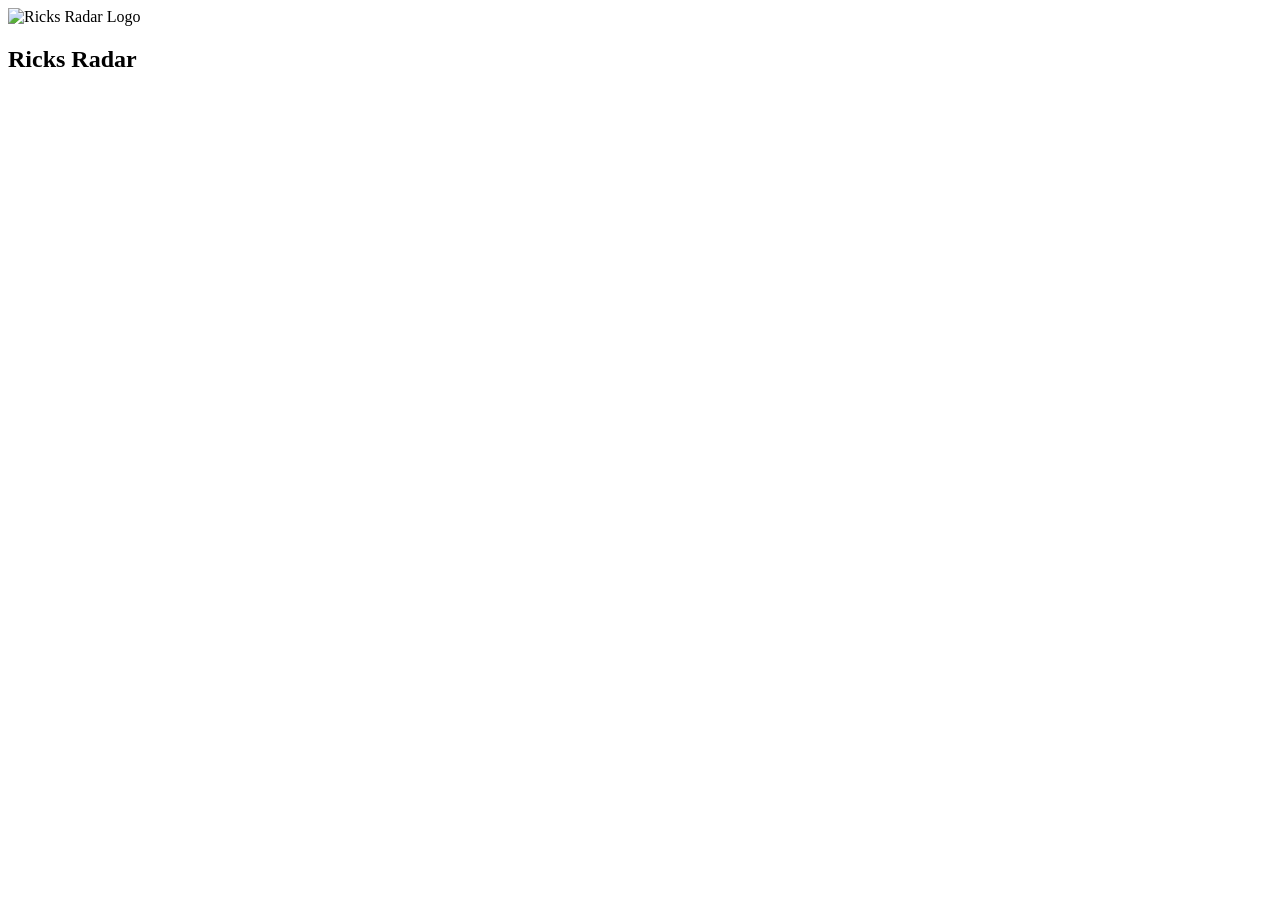
==== frontend/public/index.html @ e21b4d49 "Recreate repo" ====
<!doctype html>
<html lang="en">
  <head>
    <meta charset="UTF-8" />
    <link rel="icon" type="image/svg+xml" href="/vite.svg" />
    <meta name="viewport" content="width=device-width, initial-scale=1.0" />
    <title>Ricks Radar</title>
  </head>
  <body>
    <div id="root"></div>
    <script type="module" src="/src/main.jsx"></script>
    <header>
      <img src="images/ricks_radar_logo.png" alt="Ricks Radar Logo">
      <h2>Ricks Radar</h2>
    </header>
  </body>
</html>
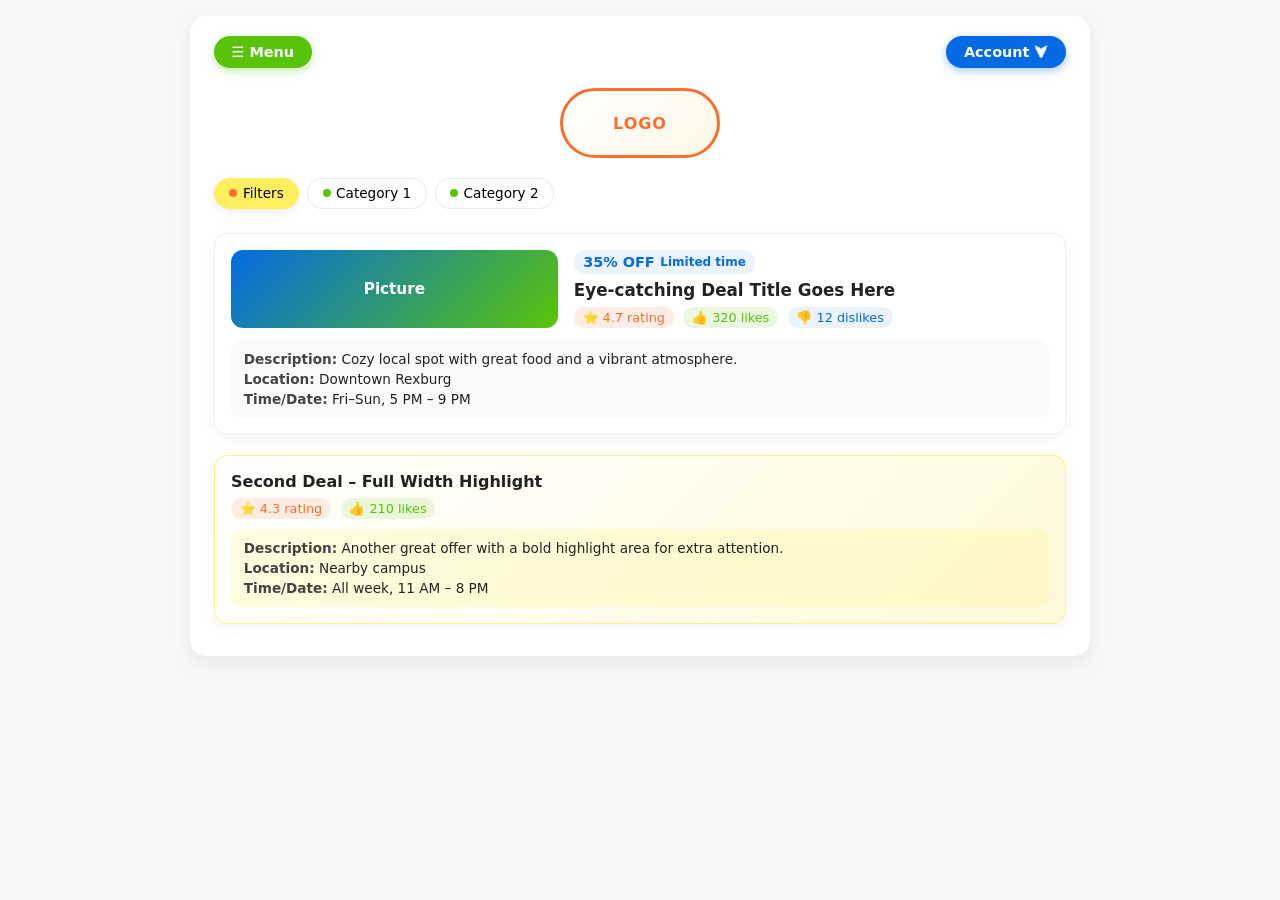
==== commit 1a419f09: "Merge branch 'main' of https://github.com/reachf0rthestars/ricks-radar" ====
--- a/frontend/public/index.html
+++ b/frontend/public/index.html
@@ -1,17 +1,99 @@
-<!doctype html>
+<!DOCTYPE html>
 <html lang="en">
-  <head>
-    <meta charset="UTF-8" />
-    <link rel="icon" type="image/svg+xml" href="/vite.svg" />
-    <meta name="viewport" content="width=device-width, initial-scale=1.0" />
-    <title>Ricks Radar</title>
-  </head>
-  <body>
-    <div id="root"></div>
-    <script type="module" src="/src/main.jsx"></script>
-    <header>
-      <img src="images/ricks_radar_logo.png" alt="Ricks Radar Logo">
-      <h2>Ricks Radar</h2>
+<head>
+  <meta charset="UTF-8" />
+  <title>Deals Layout</title>
+  <link rel="stylesheet" href="styles.css">
+</head>
+<body>
+  <div class="page">
+    <!-- Top bar -->
+    <header class="top-bar">
+      <button class="top-btn top-btn--secondary">☰ Menu</button>
+      <button class="top-btn">Account ⮟</button>
     </header>
-  </body>
-</html>
+
+    <!-- Logo -->
+    <div class="logo-wrap">
+      <div class="logo">LOGO</div>
+    </div>
+
+    <!-- Filters -->
+    <div class="filters">
+      <button class="pill pill--primary">
+        <span class="dot"></span>
+        Filters
+      </button>
+      <button class="pill">
+        <span class="dot"></span>
+        Category 1
+      </button>
+      <button class="pill">
+        <span class="dot"></span>
+        Category 2
+      </button>
+    </div>
+
+    <!-- Deals -->
+    <main class="deals">
+      <!-- First deal -->
+      <article class="deal-card">
+        <div class="deal-main">
+          <div class="deal-picture">
+            Picture
+          </div>
+          <div class="deal-info">
+            <div class="deal-tag">
+              <strong>35% OFF</strong>
+              <span>Limited time</span>
+            </div>
+            <h2 class="deal-title">Eye-catching Deal Title Goes Here</h2>
+            <div class="deal-meta">
+              <div class="badge badge--rating">⭐ 4.7 rating</div>
+              <div class="badge badge--likes">👍 320 likes</div>
+              <div class="badge badge--dislikes">👎 12 dislikes</div>
+            </div>
+          </div>
+        </div>
+        <div class="deal-details">
+          <div>
+            <span class="label">Description:</span>
+            Cozy local spot with great food and a vibrant atmosphere.
+          </div>
+          <div>
+            <span class="label">Location:</span>
+            Downtown Rexburg
+          </div>
+          <div>
+            <span class="label">Time/Date:</span>
+            Fri–Sun, 5 PM – 9 PM
+          </div>
+        </div>
+      </article>
+
+      <!-- Second deal -->
+      <article class="deal-card deal-card--secondary">
+        <h2 class="deal-title">Second Deal – Full Width Highlight</h2>
+        <div class="deal-meta" style="margin: 0.4rem 0 0.6rem;">
+          <div class="badge badge--rating">⭐ 4.3 rating</div>
+          <div class="badge badge--likes">👍 210 likes</div>
+        </div>
+        <div class="deal-details">
+          <div>
+            <span class="label">Description:</span>
+            Another great offer with a bold highlight area for extra attention.
+          </div>
+          <div>
+            <span class="label">Location:</span>
+            Nearby campus
+          </div>
+          <div>
+            <span class="label">Time/Date:</span>
+            All week, 11 AM – 8 PM
+          </div>
+        </div>
+      </article>
+    </main>
+  </div>
+</body>
+</html>
--- a/frontend/public/styles.css
+++ b/frontend/public/styles.css
@@ -0,0 +1,255 @@
+ :root {
+      --green: #59C309;
+      --yellow: #FFEF5E;
+      --orange: #FF6F2C;
+      --blue: #026BE3;
+      --bg: #f7f7f7;
+      --text: #222;
+    }
+
+    * {
+      box-sizing: border-box;
+      margin: 0;
+      padding: 0;
+      font-family: system-ui, -apple-system, BlinkMacSystemFont, "Segoe UI", sans-serif;
+    }
+
+    body {
+      background: var(--bg);
+      color: var(--text);
+      padding: 1rem;
+      display: flex;
+      justify-content: center;
+    }
+
+    .page {
+      width: 100%;
+      max-width: 900px;
+      background: #fff;
+      border-radius: 16px;
+      box-shadow: 0 8px 20px rgba(0, 0, 0, 0.06);
+      padding: 1.25rem 1.5rem 2rem;
+    }
+
+    /* Top bar */
+    .top-bar {
+      display: flex;
+      justify-content: space-between;
+      align-items: center;
+      margin-bottom: 1.25rem;
+    }
+
+    .top-btn {
+      border: none;
+      padding: 0.5rem 1.1rem;
+      border-radius: 999px;
+      font-size: 0.9rem;
+      cursor: pointer;
+      font-weight: 600;
+      color: #fff;
+      background: var(--blue);
+      display: inline-flex;
+      align-items: center;
+      gap: 0.35rem;
+      box-shadow: 0 3px 8px rgba(2, 107, 227, 0.35);
+    }
+
+    .top-btn--secondary {
+      background: var(--green);
+      box-shadow: 0 3px 8px rgba(89, 195, 9, 0.35);
+    }
+
+    /* Logo */
+    .logo-wrap {
+      display: flex;
+      justify-content: center;
+      margin-bottom: 1.25rem;
+    }
+
+    .logo {
+      width: 160px;
+      height: 70px;
+      border-radius: 999px;
+      border: 3px solid var(--orange);
+      display: flex;
+      align-items: center;
+      justify-content: center;
+      font-weight: 800;
+      letter-spacing: 0.06em;
+      color: var(--orange);
+      background: linear-gradient(135deg, #fff 0%, #fff7e6 100%);
+    }
+
+    /* Filters */
+    .filters {
+      display: flex;
+      flex-wrap: wrap;
+      gap: 0.5rem;
+      margin-bottom: 1.5rem;
+    }
+
+    .pill {
+      border-radius: 999px;
+      padding: 0.4rem 0.9rem;
+      font-size: 0.85rem;
+      border: 1px solid rgba(0, 0, 0, 0.08);
+      background: #fff;
+      display: inline-flex;
+      align-items: center;
+      gap: 0.35rem;
+      cursor: pointer;
+      transition: background 0.15s, transform 0.1s, box-shadow 0.15s;
+    }
+
+    .pill span.dot {
+      width: 8px;
+      height: 8px;
+      border-radius: 50%;
+      background: var(--green);
+    }
+
+    .pill--primary {
+      background: var(--yellow);
+      border-color: var(--yellow);
+      box-shadow: 0 3px 8px rgba(0, 0, 0, 0.08);
+    }
+
+    .pill--primary span.dot {
+      background: var(--orange);
+    }
+
+    .pill:hover {
+      transform: translateY(-1px);
+      box-shadow: 0 3px 10px rgba(0, 0, 0, 0.08);
+    }
+
+    /* Deals */
+    .deals {
+      display: flex;
+      flex-direction: column;
+      gap: 1.25rem;
+    }
+
+    .deal-card {
+      border-radius: 14px;
+      border: 1px solid rgba(0, 0, 0, 0.06);
+      background: #fff;
+      padding: 1rem;
+      box-shadow: 0 4px 14px rgba(0, 0, 0, 0.04);
+    }
+
+    .deal-main {
+      display: grid;
+      grid-template-columns: minmax(0, 1.1fr) minmax(0, 1.6fr);
+      gap: 1rem;
+      margin-bottom: 0.75rem;
+    }
+
+    .deal-picture {
+      border-radius: 12px;
+      background: linear-gradient(135deg, var(--blue), var(--green));
+      display: flex;
+      align-items: center;
+      justify-content: center;
+      color: #fff;
+      font-weight: 600;
+      font-size: 0.95rem;
+    }
+
+    .deal-info {
+      display: flex;
+      flex-direction: column;
+      gap: 0.4rem;
+    }
+
+    .deal-tag {
+      display: inline-flex;
+      align-items: center;
+      gap: 0.35rem;
+      padding: 0.25rem 0.6rem;
+      border-radius: 999px;
+      background: rgba(2, 107, 227, 0.08);
+      color: var(--blue);
+      font-size: 0.75rem;
+      font-weight: 600;
+      width: fit-content;
+    }
+
+    .deal-tag strong {
+      font-size: 0.9rem;
+    }
+
+    .deal-title {
+      font-weight: 700;
+      font-size: 1.05rem;
+    }
+
+    .deal-meta {
+      display: flex;
+      flex-wrap: wrap;
+      gap: 0.6rem;
+      font-size: 0.8rem;
+      color: #555;
+    }
+
+    .badge {
+      display: inline-flex;
+      align-items: center;
+      gap: 0.25rem;
+      padding: 0.2rem 0.55rem;
+      border-radius: 999px;
+      background: rgba(0, 0, 0, 0.04);
+    }
+
+    .badge--rating {
+      background: rgba(255, 111, 44, 0.12);
+      color: var(--orange);
+    }
+
+    .badge--likes {
+      background: rgba(89, 195, 9, 0.12);
+      color: var(--green);
+    }
+
+    .badge--dislikes {
+      background: rgba(2, 107, 227, 0.08);
+      color: var(--blue);
+    }
+
+    .deal-details {
+      border-radius: 10px;
+      background: rgba(0, 0, 0, 0.02);
+      padding: 0.7rem 0.8rem;
+      font-size: 0.85rem;
+      display: grid;
+      gap: 0.25rem;
+    }
+
+    .deal-details span.label {
+      font-weight: 600;
+      color: #444;
+    }
+
+    /* Second deal full-width */
+    .deal-card--secondary {
+      background: linear-gradient(135deg, #fff, #fff9d9);
+      border: 1px solid rgba(255, 239, 94, 0.7);
+    }
+
+    .deal-card--secondary .deal-title {
+      font-size: 1rem;
+    }
+
+    .deal-card--secondary .deal-details {
+      background: rgba(255, 239, 94, 0.18);
+    }
+
+    @media (max-width: 640px) {
+      .page {
+        padding: 1rem;
+      }
+
+      .deal-main {
+        grid-template-columns: 1fr;
+      }
+    }
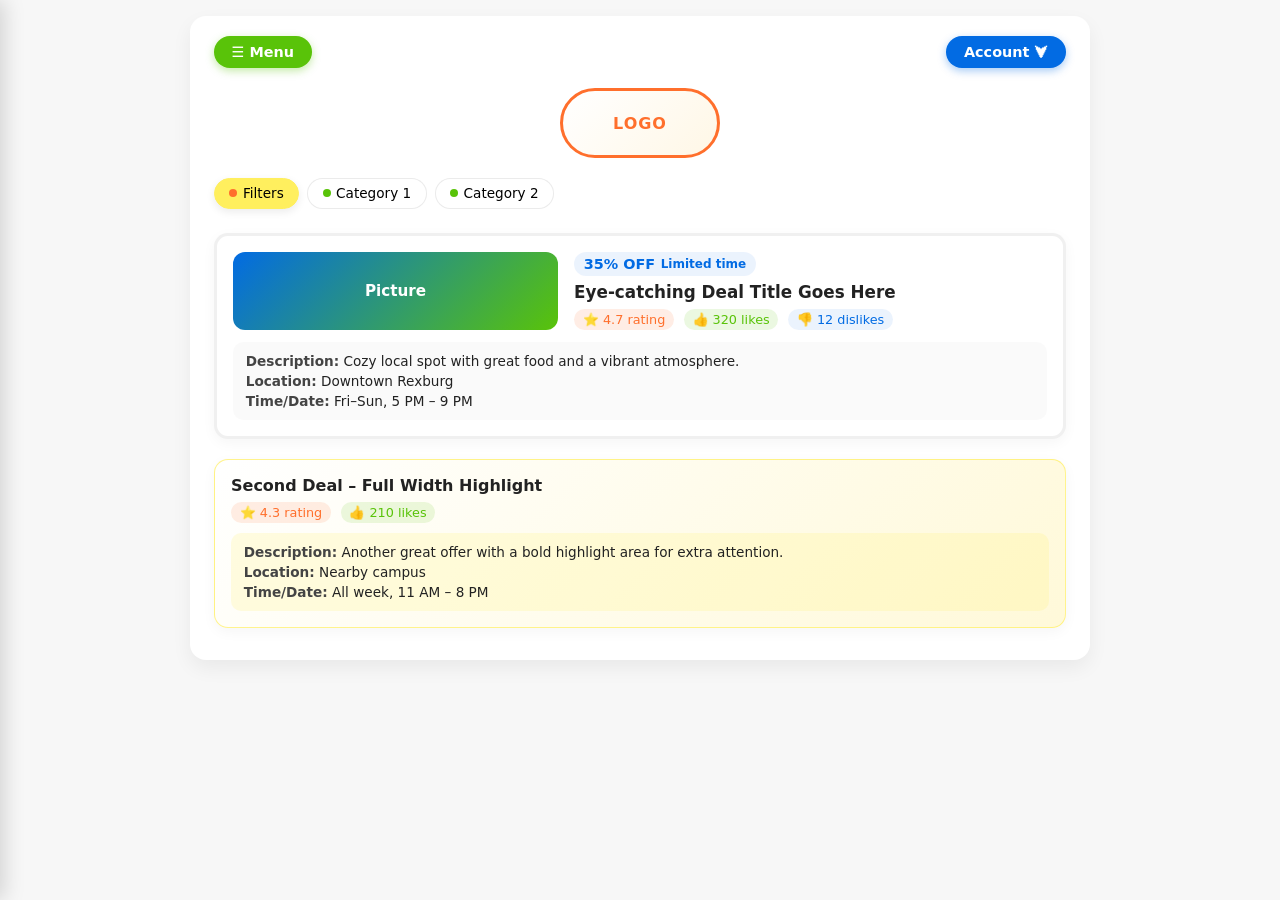
==== commit 628a6708: "everything sorta?" ====
--- a/frontend/public/index.html
+++ b/frontend/public/index.html
@@ -6,6 +6,19 @@
   <link rel="stylesheet" href="styles.css">
 </head>
 <body>
+  <!-- Slide-out Menu -->
+<!-- Slide-out Menu -->
+<div id="menu-overlay"></div>
+
+<nav id="side-menu">
+  <h2>Menu</h2>
+  <ul>
+    <li><a href="index.html">Home</a></li>
+    <li><a href="add-deal.html">Add Deal</a></li>
+    <li><a href="account.html">Account</a></li>
+    <li><a href="login.html">Login</a></li>
+  </ul>
+</nav>
   <div class="page">
     <!-- Top bar -->
     <header class="top-bar">
@@ -33,67 +46,74 @@
         Category 2
       </button>
     </div>
+<!-- Deals -->
+<main class="deals">
 
-    <!-- Deals -->
-    <main class="deals">
-      <!-- First deal -->
-      <article class="deal-card">
-        <div class="deal-main">
-          <div class="deal-picture">
-            Picture
-          </div>
-          <div class="deal-info">
-            <div class="deal-tag">
-              <strong>35% OFF</strong>
-              <span>Limited time</span>
-            </div>
-            <h2 class="deal-title">Eye-catching Deal Title Goes Here</h2>
-            <div class="deal-meta">
-              <div class="badge badge--rating">⭐ 4.7 rating</div>
-              <div class="badge badge--likes">👍 320 likes</div>
-              <div class="badge badge--dislikes">👎 12 dislikes</div>
-            </div>
-          </div>
+  <!-- First Deal -->
+  <article class="deal-card">
+    <div class="deal-main">
+      <div class="deal-picture">
+        Picture
+      </div>
+
+      <div class="deal-info">
+        <div class="deal-tag">
+          <strong>35% OFF</strong>
+          <span>Limited time</span>
         </div>
-        <div class="deal-details">
-          <div>
-            <span class="label">Description:</span>
-            Cozy local spot with great food and a vibrant atmosphere.
-          </div>
-          <div>
-            <span class="label">Location:</span>
-            Downtown Rexburg
-          </div>
-          <div>
-            <span class="label">Time/Date:</span>
-            Fri–Sun, 5 PM – 9 PM
-          </div>
+
+        <h2 class="deal-title">Eye-catching Deal Title Goes Here</h2>
+
+        <div class="deal-meta">
+          <div class="badge badge--rating">⭐ 4.7 rating</div>
+          <div class="badge badge--likes">👍 320 likes</div>
+          <div class="badge badge--dislikes">👎 12 dislikes</div>
         </div>
-      </article>
+      </div>
+    </div>
 
-      <!-- Second deal -->
-      <article class="deal-card deal-card--secondary">
-        <h2 class="deal-title">Second Deal – Full Width Highlight</h2>
-        <div class="deal-meta" style="margin: 0.4rem 0 0.6rem;">
-          <div class="badge badge--rating">⭐ 4.3 rating</div>
-          <div class="badge badge--likes">👍 210 likes</div>
-        </div>
-        <div class="deal-details">
-          <div>
-            <span class="label">Description:</span>
-            Another great offer with a bold highlight area for extra attention.
-          </div>
-          <div>
-            <span class="label">Location:</span>
-            Nearby campus
-          </div>
-          <div>
-            <span class="label">Time/Date:</span>
-            All week, 11 AM – 8 PM
-          </div>
-        </div>
-      </article>
-    </main>
+    <div class="deal-details">
+      <div>
+        <span class="label">Description:</span>
+        Cozy local spot with great food and a vibrant atmosphere.
+      </div>
+      <div>
+        <span class="label">Location:</span>
+        Downtown Rexburg
+      </div>
+      <div>
+        <span class="label">Time/Date:</span>
+        Fri–Sun, 5 PM – 9 PM
+      </div>
+    </div>
+  </article>
+
+  <!-- Second Deal (Full Width) -->
+  <article class="deal-card deal-card--secondary">
+    <h2 class="deal-title">Second Deal – Full Width Highlight</h2>
+
+    <div class="deal-meta" style="margin: 0.4rem 0 0.6rem;">
+      <div class="badge badge--rating">⭐ 4.3 rating</div>
+      <div class="badge badge--likes">👍 210 likes</div>
+    </div>
+
+    <div class="deal-details">
+      <div>
+        <span class="label">Description:</span>
+        Another great offer with a bold highlight area for extra attention.
+      </div>
+      <div>
+        <span class="label">Location:</span>
+        Nearby campus
+      </div>
+      <div>
+        <span class="label">Time/Date:</span>
+        All week, 11 AM – 8 PM
+      </div>
+    </div>
+  </article>
+
+</main>
   </div>
 </body>
 </html>
--- a/frontend/public/styles.css
+++ b/frontend/public/styles.css
@@ -132,7 +132,7 @@
 
     .deal-card {
       border-radius: 14px;
-      border: 1px solid rgba(0, 0, 0, 0.06);
+      border: 3px solid rgba(0, 0, 0, 0.06);
       background: #fff;
       padding: 1rem;
       box-shadow: 0 4px 14px rgba(0, 0, 0, 0.04);
@@ -252,4 +252,170 @@
       .deal-main {
         grid-template-columns: 1fr;
       }
-    }+    }
+    /* Auth Pages */
+.auth-body {
+  background: var(--bg);
+  display: flex;
+  justify-content: center;
+  align-items: center;
+  height: 100vh;
+}
+
+.auth-card {
+  width: 100%;
+  max-width: 380px;
+  background: #fff;
+  padding: 2rem;
+  border-radius: 16px;
+  box-shadow: 0 8px 20px rgba(0,0,0,0.08);
+}
+
+.auth-title {
+  text-align: center;
+  margin-bottom: 1.5rem;
+  font-weight: 700;
+}
+
+.auth-form {
+  display: flex;
+  flex-direction: column;
+  gap: 0.75rem;
+}
+
+.auth-form label {
+  font-size: 0.9rem;
+  font-weight: 600;
+}
+
+.auth-form input {
+  padding: 0.6rem 0.8rem;
+  border-radius: 10px;
+  border: 1px solid #ccc;
+  font-size: 1rem;
+}
+
+.auth-btn {
+  margin-top: 1rem;
+  padding: 0.7rem;
+  border: none;
+  border-radius: 12px;
+  background: var(--blue);
+  color: #fff;
+  font-size: 1rem;
+  font-weight: 600;
+  cursor: pointer;
+}
+
+.auth-btn:hover {
+  background: #015ac0;
+}
+
+.auth-footer {
+  text-align: center;
+  margin-top: 1rem;
+  font-size: 0.9rem;
+}
+
+.auth-footer a {
+  color: var(--blue);
+  font-weight: 600;
+}
+/* Slide-out Menu */
+#side-menu {
+  position: fixed;
+  top: 0;
+  left: -260px;
+  width: 260px;
+  height: 100vh;
+  background: #fff;
+  box-shadow: 4px 0 20px rgba(0,0,0,0.15);
+  padding: 1.5rem;
+  transition: left 0.25s ease;
+  z-index: 2000;
+}
+
+#side-menu h2 {
+  margin-bottom: 1rem;
+  font-size: 1.3rem;
+  font-weight: 700;
+}
+
+#side-menu ul {
+  list-style: none;
+  display: flex;
+  flex-direction: column;
+  gap: 1rem;
+}
+
+#side-menu a {
+  text-decoration: none;
+  color: var(--blue);
+  font-size: 1rem;
+  font-weight: 600;
+}
+
+/* Overlay */
+#menu-overlay {
+  position: fixed;
+  inset: 0;
+  background: rgba(0,0,0,0.4);
+  opacity: 0;
+  pointer-events: none;
+  transition: opacity 0.25s ease;
+  z-index: 1500;
+}
+
+/* Active states */
+#side-menu.active {
+  left: 0;
+}
+
+#menu-overlay.active {
+  opacity: 1;
+  pointer-events: auto;
+}
+/* Profile Page */
+.profile-header {
+  text-align: center;
+  padding: 2rem 1rem;
+  background: linear-gradient(135deg, var(--blue), var(--green));
+  color: #fff;
+  border-radius: 16px;
+  margin-bottom: 1.5rem;
+}
+
+.profile-avatar {
+  width: 120px;
+  height: 120px;
+  border-radius: 50%;
+  border: 4px solid #fff;
+  margin-bottom: 1rem;
+}
+
+.profile-name {
+  font-size: 1.6rem;
+  font-weight: 700;
+}
+
+.profile-bio {
+  font-size: 0.95rem;
+  margin-top: 0.4rem;
+  opacity: 0.9;
+}
+
+.profile-stats {
+  display: flex;
+  justify-content: center;
+  gap: 2rem;
+  margin-top: 1rem;
+}
+
+.profile-stats div {
+  text-align: center;
+}
+
+.profile-stats strong {
+  display: block;
+  font-size: 1.3rem;
+}
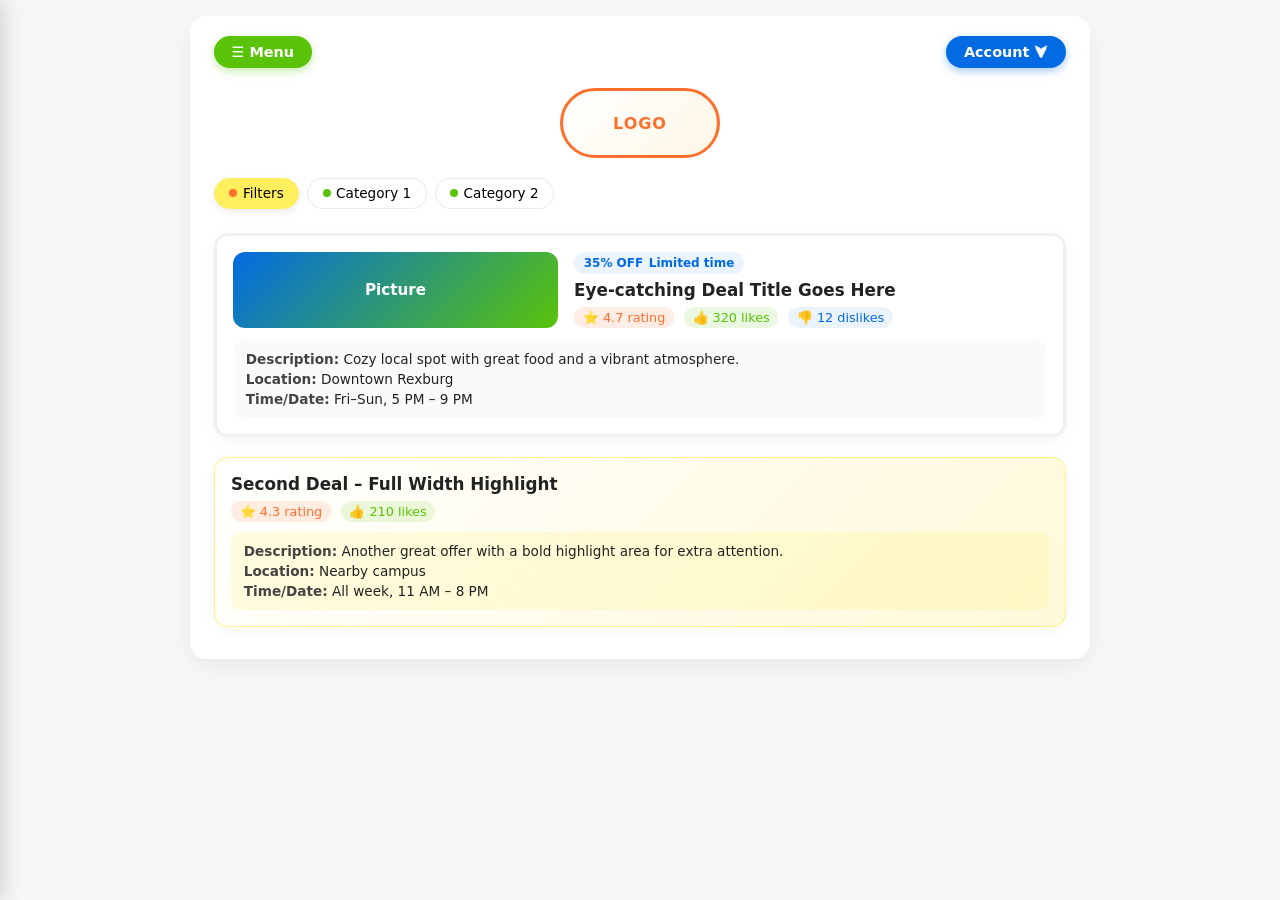
==== commit c9fe1599: "agghhhh i strongly dislike buttons" ====
--- a/frontend/public/index.html
+++ b/frontend/public/index.html
@@ -3,7 +3,10 @@
 <head>
   <meta charset="UTF-8" />
   <title>Deals Layout</title>
-  <link rel="stylesheet" href="styles.css">
+  <link rel="stylesheet" href="css/base.css">
+  <link rel="stylesheet" href="css/components.css">
+  <link rel="stylesheet" href="css/pages.css">
+  <script defer src="front.js"></script>
 </head>
 <body>
   <!-- Slide-out Menu -->
@@ -22,7 +25,7 @@
   <div class="page">
     <!-- Top bar -->
     <header class="top-bar">
-      <button class="top-btn top-btn--secondary">☰ Menu</button>
+      <button class="top-btn top-btn--secondary" id="menu-btn">☰ Menu</button>
       <button class="top-btn">Account ⮟</button>
     </header>
 
--- a/frontend/public/css/base.css
+++ b/frontend/public/css/base.css
@@ -0,0 +1,32 @@
+:root {
+  --green: #59C309;
+  --yellow: #FFEF5E;
+  --orange: #FF6F2C;
+  --blue: #026BE3;
+  --bg: #f7f7f7;
+  --text: #222;
+}
+
+* {
+  box-sizing: border-box;
+  margin: 0;
+  padding: 0;
+  font-family: system-ui, -apple-system, BlinkMacSystemFont, "Segoe UI", sans-serif;
+}
+
+body {
+  background: var(--bg);
+  color: var(--text);
+  padding: 1rem;
+  display: flex;
+  justify-content: center;
+}
+
+.page {
+  width: 100%;
+  max-width: 900px;
+  background: #fff;
+  border-radius: 16px;
+  box-shadow: 0 8px 20px rgba(0, 0, 0, 0.06);
+  padding: 1.25rem 1.5rem 2rem;
+}
--- a/frontend/public/css/components.css
+++ b/frontend/public/css/components.css
@@ -0,0 +1,315 @@
+/* ------------------------------
+   COMPONENTS.CSS
+   Reusable UI elements
+------------------------------ */
+
+/* Top Bar + Buttons */
+.top-bar {
+  display: flex;
+  justify-content: space-between;
+  align-items: center;
+  margin-bottom: 1.25rem;
+}
+
+.top-btn {
+  border: none;
+  padding: 0.5rem 1.1rem;
+  border-radius: 999px;
+  font-size: 0.9rem;
+  cursor: pointer;
+  font-weight: 600;
+  color: #fff;
+  background: var(--blue);
+  display: inline-flex;
+  align-items: center;
+  gap: 0.35rem;
+  box-shadow: 0 3px 8px rgba(2, 107, 227, 0.35);
+}
+
+.top-btn--secondary {
+  background: var(--green);
+  box-shadow: 0 3px 8px rgba(89, 195, 9, 0.35);
+}
+
+/* Logo */
+.logo-wrap {
+  display: flex;
+  justify-content: center;
+  margin-bottom: 1.25rem;
+}
+
+.logo {
+  width: 160px;
+  height: 70px;
+  border-radius: 999px;
+  border: 3px solid var(--orange);
+  display: flex;
+  align-items: center;
+  justify-content: center;
+  font-weight: 800;
+  letter-spacing: 0.06em;
+  color: var(--orange);
+  background: linear-gradient(135deg, #fff 0%, #fff7e6 100%);
+}
+
+/* Filters / Pills */
+.filters {
+  display: flex;
+  flex-wrap: wrap;
+  gap: 0.5rem;
+  margin-bottom: 1.5rem;
+}
+
+.pill {
+  border-radius: 999px;
+  padding: 0.4rem 0.9rem;
+  font-size: 0.85rem;
+  border: 1px solid rgba(0, 0, 0, 0.08);
+  background: #fff;
+  display: inline-flex;
+  align-items: center;
+  gap: 0.35rem;
+  cursor: pointer;
+  transition: background 0.15s, transform 0.1s, box-shadow 0.15s;
+}
+
+.pill span.dot {
+  width: 8px;
+  height: 8px;
+  border-radius: 50%;
+  background: var(--green);
+}
+
+.pill--primary {
+  background: var(--yellow);
+  border-color: var(--yellow);
+  box-shadow: 0 3px 8px rgba(0, 0, 0, 0.08);
+}
+
+.pill--primary span.dot {
+  background: var(--orange);
+}
+
+.pill:hover {
+  transform: translateY(-1px);
+  box-shadow: 0 3px 10px rgba(0, 0, 0, 0.08);
+}
+
+/* Deal Cards */
+.deals {
+  display: flex;
+  flex-direction: column;
+  gap: 1.25rem;
+}
+
+.deal-card {
+  border-radius: 14px;
+  border: 3px solid rgba(0, 0, 0, 0.06);
+  background: #fff;
+  padding: 1rem;
+  box-shadow: 0 4px 14px rgba(0, 0, 0, 0.04);
+}
+
+.deal-main {
+  display: grid;
+  grid-template-columns: minmax(0, 1.1fr) minmax(0, 1.6fr);
+  gap: 1rem;
+  margin-bottom: 0.75rem;
+}
+
+.deal-picture {
+  border-radius: 12px;
+  background: linear-gradient(135deg, var(--blue), var(--green));
+  display: flex;
+  align-items: center;
+  justify-content: center;
+  color: #fff;
+  font-weight: 600;
+  font-size: 0.95rem;
+}
+
+.deal-info {
+  display: flex;
+  flex-direction: column;
+  gap: 0.4rem;
+}
+
+.deal-tag {
+  display: inline-flex;
+  align-items: center;
+  gap: 0.35rem;
+  padding: 0.25rem 0.6rem;
+  border-radius: 999px;
+  background: rgba(2, 107, 227, 0.08);
+  color: var(--blue);
+  font-size: 0.75rem;
+  font-weight: 600;
+  width: fit-content;
+}
+
+.deal-title {
+  font-weight: 700;
+  font-size: 1.05rem;
+}
+
+.deal-meta {
+  display: flex;
+  flex-wrap: wrap;
+  gap: 0.6rem;
+  font-size: 0.8rem;
+  color: #555;
+}
+
+.badge {
+  display: inline-flex;
+  align-items: center;
+  gap: 0.25rem;
+  padding: 0.2rem 0.55rem;
+  border-radius: 999px;
+  background: rgba(0, 0, 0, 0.04);
+}
+
+.badge--rating {
+  background: rgba(255, 111, 44, 0.12);
+  color: var(--orange);
+}
+
+.badge--likes {
+  background: rgba(89, 195, 9, 0.12);
+  color: var(--green);
+}
+
+.badge--dislikes {
+  background: rgba(2, 107, 227, 0.08);
+  color: var(--blue);
+}
+
+.deal-details {
+  border-radius: 10px;
+  background: rgba(0, 0, 0, 0.02);
+  padding: 0.7rem 0.8rem;
+  font-size: 0.85rem;
+  display: grid;
+  gap: 0.25rem;
+}
+
+.deal-details span.label {
+  font-weight: 600;
+  color: #444;
+}
+
+/* Secondary Deal Card */
+.deal-card--secondary {
+  background: linear-gradient(135deg, #fff, #fff9d9);
+  border: 1px solid rgba(255, 239, 94, 0.7);
+}
+
+.deal-card--secondary .deal-details {
+  background: rgba(255, 239, 94, 0.18);
+}
+
+/* Slide-out Menu */
+#side-menu {
+  position: fixed;
+  top: 0;
+  left: -260px;
+  width: 260px;
+  height: 100vh;
+  background: #fff;
+  box-shadow: 4px 0 20px rgba(0,0,0,0.15);
+  padding: 1.5rem;
+  transition: left 0.25s ease;
+  z-index: 2000;
+}
+
+#side-menu h2 {
+  margin-bottom: 1rem;
+  font-size: 1.3rem;
+  font-weight: 700;
+}
+
+#side-menu ul {
+  list-style: none;
+  display: flex;
+  flex-direction: column;
+  gap: 1rem;
+}
+
+#side-menu a {
+  text-decoration: none;
+  color: var(--blue);
+  font-size: 1rem;
+  font-weight: 600;
+}
+
+/* Overlay */
+#menu-overlay {
+  position: fixed;
+  inset: 0;
+  background: rgba(0,0,0,0.4);
+  opacity: 0;
+  pointer-events: none;
+  transition: opacity 0.25s ease;
+  z-index: 1500;
+}
+
+#side-menu.active { left: 0; }
+#menu-overlay.active { opacity: 1; pointer-events: auto; }
+
+/* Profile Components */
+.profile-header {
+  text-align: center;
+  padding: 2.5rem 1rem;
+  background: linear-gradient(135deg, var(--blue), var(--green));
+  color: #fff;
+  border-radius: 16px;
+  margin-bottom: 1.5rem;
+}
+
+.profile-avatar {
+  width: 120px;
+  height: 120px;
+  border-radius: 50%;
+  border: 4px solid #fff;
+  margin-bottom: 1rem;
+}
+
+.profile-name {
+  font-size: 1.7rem;
+  font-weight: 700;
+  margin-top: 0.5rem;
+}
+
+.profile-bio {
+  font-size: 0.95rem;
+  margin-top: 0.4rem;
+  opacity: 0.9;
+  max-width: 320px;
+  margin-left: auto;
+  margin-right: auto;
+}
+
+.profile-stats {
+  display: flex;
+  justify-content: center;
+  gap: 2.5rem;
+  margin-top: 1.5rem;
+}
+
+.profile-stats strong {
+  display: block;
+  font-size: 1.4rem;
+  font-weight: 700;
+}
+
+.profile-stats span {
+  font-size: 0.85rem;
+  opacity: 0.9;
+}
+
+/* Mobile */
+@media (max-width: 640px) {
+  .deal-main {
+    grid-template-columns: 1fr;
+  }
+}
--- a/frontend/public/css/pages.css
+++ b/frontend/public/css/pages.css
@@ -0,0 +1,81 @@
+/* ------------------------------
+   PAGES.CSS
+   Page-specific styling
+------------------------------ */
+
+/* Auth Pages */
+.auth-body {
+  background: var(--bg);
+  display: flex;
+  justify-content: center;
+  align-items: center;
+  height: 100vh;
+}
+
+.auth-card {
+  width: 100%;
+  max-width: 380px;
+  background: #fff;
+  padding: 2rem;
+  border-radius: 16px;
+  box-shadow: 0 8px 20px rgba(0,0,0,0.08);
+}
+
+.auth-title {
+  text-align: center;
+  margin-bottom: 1.5rem;
+  font-weight: 700;
+}
+
+.auth-form {
+  display: flex;
+  flex-direction: column;
+  gap: 0.75rem;
+}
+
+.auth-form label {
+  font-size: 0.9rem;
+  font-weight: 600;
+}
+
+.auth-form input,
+.auth-form textarea {
+  padding: 0.6rem 0.8rem;
+  border-radius: 10px;
+  border: 1px solid #ccc;
+  font-size: 1rem;
+}
+
+.auth-btn {
+  margin-top: 1rem;
+  padding: 0.7rem;
+  border: none;
+  border-radius: 12px;
+  background: var(--blue);
+  color: #fff;
+  font-size: 1rem;
+  font-weight: 600;
+  cursor: pointer;
+}
+
+.auth-btn:hover {
+  background: #015ac0;
+}
+
+.auth-footer {
+  text-align: center;
+  margin-top: 1rem;
+  font-size: 0.9rem;
+}
+
+.auth-footer a {
+  color: var(--blue);
+  font-weight: 600;
+}
+
+/* Account Page */
+.section-title {
+  font-size: 1.3rem;
+  font-weight: 700;
+  margin: 1.5rem 0 1rem;
+}
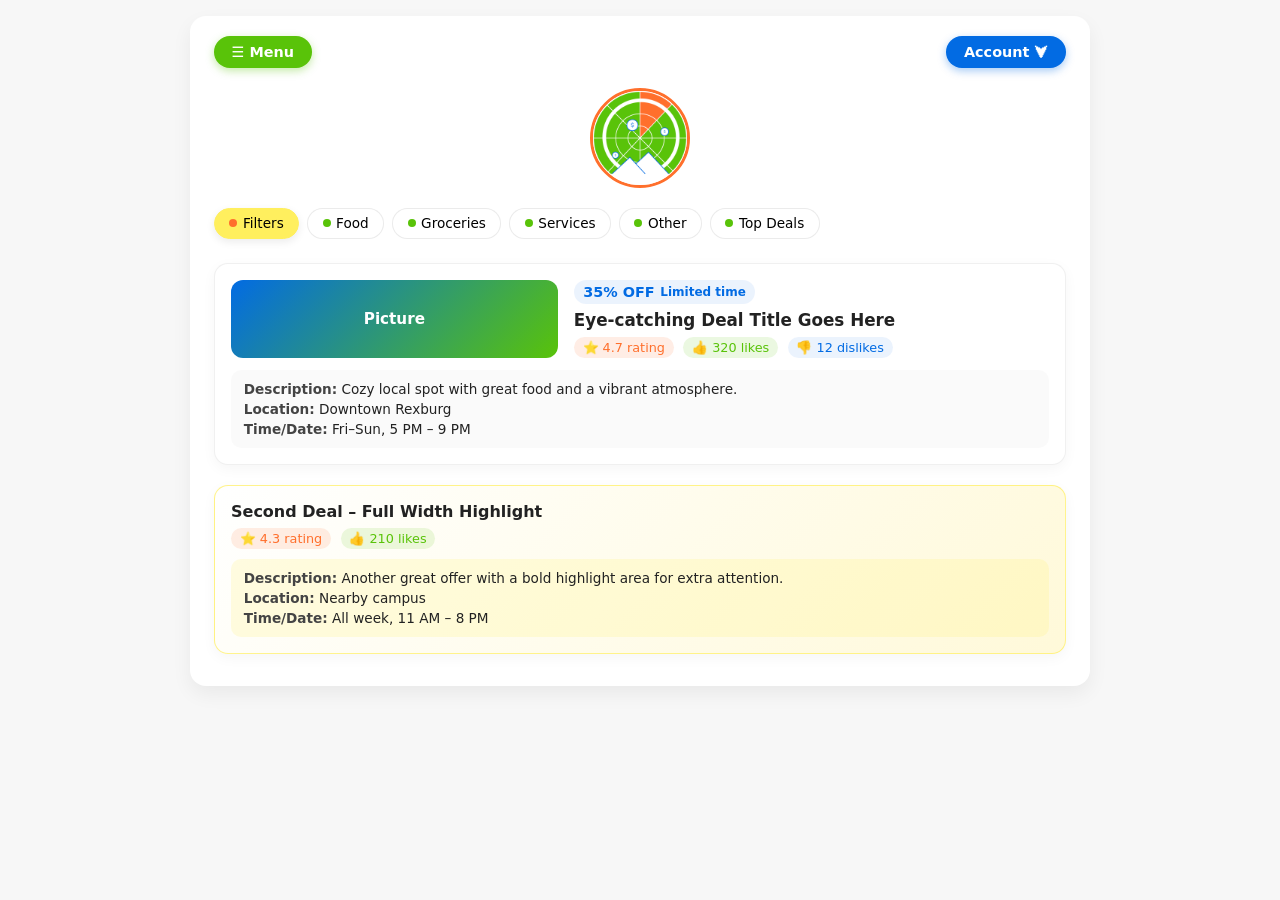
==== commit c354154f: "Logo and Categories" ====
--- a/frontend/public/index.html
+++ b/frontend/public/index.html
@@ -3,35 +3,19 @@
 <head>
   <meta charset="UTF-8" />
   <title>Deals Layout</title>
-  <link rel="stylesheet" href="css/base.css">
-  <link rel="stylesheet" href="css/components.css">
-  <link rel="stylesheet" href="css/pages.css">
-  <script defer src="front.js"></script>
+  <link rel="stylesheet" href="styles.css">
 </head>
 <body>
-  <!-- Slide-out Menu -->
-<!-- Slide-out Menu -->
-<div id="menu-overlay"></div>
-
-<nav id="side-menu">
-  <h2>Menu</h2>
-  <ul>
-    <li><a href="index.html">Home</a></li>
-    <li><a href="add-deal.html">Add Deal</a></li>
-    <li><a href="account.html">Account</a></li>
-    <li><a href="login.html">Login</a></li>
-  </ul>
-</nav>
   <div class="page">
     <!-- Top bar -->
     <header class="top-bar">
-      <button class="top-btn top-btn--secondary" id="menu-btn">☰ Menu</button>
+      <button class="top-btn top-btn--secondary">☰ Menu</button>
       <button class="top-btn">Account ⮟</button>
     </header>
 
     <!-- Logo -->
     <div class="logo-wrap">
-      <div class="logo">LOGO</div>
+      <img class="logo" src="../public/images/ricks_radar_logo.png" alt="Rick's Radar Logo" width="100" height="100">
     </div>
 
     <!-- Filters -->
@@ -42,81 +26,86 @@
       </button>
       <button class="pill">
         <span class="dot"></span>
-        Category 1
+        Food
       </button>
       <button class="pill">
         <span class="dot"></span>
-        Category 2
+        Groceries
+      </button>
+      <button class="pill">
+        <span class="dot"></span>
+        Services
+      </button>
+      <button class="pill">
+        <span class="dot"></span>
+        Other
+      </button>
+      <button class="pill">
+        <span class="dot"></span>
+        Top Deals
       </button>
     </div>
-<!-- Deals -->
-<main class="deals">
 
-  <!-- First Deal -->
-  <article class="deal-card">
-    <div class="deal-main">
-      <div class="deal-picture">
-        Picture
-      </div>
+    <!-- Deals -->
+    <main class="deals">
+      <!-- First deal -->
+      <article class="deal-card">
+        <div class="deal-main">
+          <div class="deal-picture">
+            Picture
+          </div>
+          <div class="deal-info">
+            <div class="deal-tag">
+              <strong>35% OFF</strong>
+              <span>Limited time</span>
+            </div>
+            <h2 class="deal-title">Eye-catching Deal Title Goes Here</h2>
+            <div class="deal-meta">
+              <div class="badge badge--rating">⭐ 4.7 rating</div>
+              <div class="badge badge--likes">👍 320 likes</div>
+              <div class="badge badge--dislikes">👎 12 dislikes</div>
+            </div>
+          </div>
+        </div>
+        <div class="deal-details">
+          <div>
+            <span class="label">Description:</span>
+            Cozy local spot with great food and a vibrant atmosphere.
+          </div>
+          <div>
+            <span class="label">Location:</span>
+            Downtown Rexburg
+          </div>
+          <div>
+            <span class="label">Time/Date:</span>
+            Fri–Sun, 5 PM – 9 PM
+          </div>
+        </div>
+      </article>
 
-      <div class="deal-info">
-        <div class="deal-tag">
-          <strong>35% OFF</strong>
-          <span>Limited time</span>
+      <!-- Second deal -->
+      <article class="deal-card deal-card--secondary">
+        <h2 class="deal-title">Second Deal – Full Width Highlight</h2>
+        <div class="deal-meta" style="margin: 0.4rem 0 0.6rem;">
+          <div class="badge badge--rating">⭐ 4.3 rating</div>
+          <div class="badge badge--likes">👍 210 likes</div>
         </div>
-
-        <h2 class="deal-title">Eye-catching Deal Title Goes Here</h2>
-
-        <div class="deal-meta">
-          <div class="badge badge--rating">⭐ 4.7 rating</div>
-          <div class="badge badge--likes">👍 320 likes</div>
-          <div class="badge badge--dislikes">👎 12 dislikes</div>
+        <div class="deal-details">
+          <div>
+            <span class="label">Description:</span>
+            Another great offer with a bold highlight area for extra attention.
+          </div>
+          <div>
+            <span class="label">Location:</span>
+            Nearby campus
+          </div>
+          <div>
+            <span class="label">Time/Date:</span>
+            All week, 11 AM – 8 PM
+          </div>
         </div>
-      </div>
-    </div>
-
-    <div class="deal-details">
-      <div>
-        <span class="label">Description:</span>
-        Cozy local spot with great food and a vibrant atmosphere.
-      </div>
-      <div>
-        <span class="label">Location:</span>
-        Downtown Rexburg
-      </div>
-      <div>
-        <span class="label">Time/Date:</span>
-        Fri–Sun, 5 PM – 9 PM
-      </div>
-    </div>
-  </article>
-
-  <!-- Second Deal (Full Width) -->
-  <article class="deal-card deal-card--secondary">
-    <h2 class="deal-title">Second Deal – Full Width Highlight</h2>
-
-    <div class="deal-meta" style="margin: 0.4rem 0 0.6rem;">
-      <div class="badge badge--rating">⭐ 4.3 rating</div>
-      <div class="badge badge--likes">👍 210 likes</div>
-    </div>
-
-    <div class="deal-details">
-      <div>
-        <span class="label">Description:</span>
-        Another great offer with a bold highlight area for extra attention.
-      </div>
-      <div>
-        <span class="label">Location:</span>
-        Nearby campus
-      </div>
-      <div>
-        <span class="label">Time/Date:</span>
-        All week, 11 AM – 8 PM
-      </div>
-    </div>
-  </article>
-
-</main>
+      </article>
+    </main>
   </div>
 </body>
 </html>
--- a/frontend/public/styles.css
+++ b/frontend/public/styles.css
@@ -0,0 +1,255 @@
+ :root {
+      --green: #59C309;
+      --yellow: #FFEF5E;
+      --orange: #FF6F2C;
+      --blue: #026BE3;
+      --bg: #f7f7f7;
+      --text: #222;
+    }
+
+    * {
+      box-sizing: border-box;
+      margin: 0;
+      padding: 0;
+      font-family: system-ui, -apple-system, BlinkMacSystemFont, "Segoe UI", sans-serif;
+    }
+
+    body {
+      background: var(--bg);
+      color: var(--text);
+      padding: 1rem;
+      display: flex;
+      justify-content: center;
+    }
+
+    .page {
+      width: 100%;
+      max-width: 900px;
+      background: #fff;
+      border-radius: 16px;
+      box-shadow: 0 8px 20px rgba(0, 0, 0, 0.06);
+      padding: 1.25rem 1.5rem 2rem;
+    }
+
+    /* Top bar */
+    .top-bar {
+      display: flex;
+      justify-content: space-between;
+      align-items: center;
+      margin-bottom: 1.25rem;
+    }
+
+    .top-btn {
+      border: none;
+      padding: 0.5rem 1.1rem;
+      border-radius: 999px;
+      font-size: 0.9rem;
+      cursor: pointer;
+      font-weight: 600;
+      color: #fff;
+      background: var(--blue);
+      display: inline-flex;
+      align-items: center;
+      gap: 0.35rem;
+      box-shadow: 0 3px 8px rgba(2, 107, 227, 0.35);
+    }
+
+    .top-btn--secondary {
+      background: var(--green);
+      box-shadow: 0 3px 8px rgba(89, 195, 9, 0.35);
+    }
+
+    /* Logo */
+    .logo-wrap {
+      display: flex;
+      justify-content: center;
+      margin-bottom: 1.25rem;
+    }
+
+    .logo {
+      /*width: 160px;
+      height: 70px;*/
+      border-radius: 999px;
+      border: 3px solid var(--orange);
+      display: flex;
+      align-items: center;
+      justify-content: center;
+      font-weight: 800;
+      letter-spacing: 0.06em;
+      color: var(--orange);
+      background: linear-gradient(135deg, #fff 0%, #fff7e6 100%);
+    }
+
+    /* Filters */
+    .filters {
+      display: flex;
+      flex-wrap: wrap;
+      gap: 0.5rem;
+      margin-bottom: 1.5rem;
+    }
+
+    .pill {
+      border-radius: 999px;
+      padding: 0.4rem 0.9rem;
+      font-size: 0.85rem;
+      border: 1px solid rgba(0, 0, 0, 0.08);
+      background: #fff;
+      display: inline-flex;
+      align-items: center;
+      gap: 0.35rem;
+      cursor: pointer;
+      transition: background 0.15s, transform 0.1s, box-shadow 0.15s;
+    }
+
+    .pill span.dot {
+      width: 8px;
+      height: 8px;
+      border-radius: 50%;
+      background: var(--green);
+    }
+
+    .pill--primary {
+      background: var(--yellow);
+      border-color: var(--yellow);
+      box-shadow: 0 3px 8px rgba(0, 0, 0, 0.08);
+    }
+
+    .pill--primary span.dot {
+      background: var(--orange);
+    }
+
+    .pill:hover {
+      transform: translateY(-1px);
+      box-shadow: 0 3px 10px rgba(0, 0, 0, 0.08);
+    }
+
+    /* Deals */
+    .deals {
+      display: flex;
+      flex-direction: column;
+      gap: 1.25rem;
+    }
+
+    .deal-card {
+      border-radius: 14px;
+      border: 1px solid rgba(0, 0, 0, 0.06);
+      background: #fff;
+      padding: 1rem;
+      box-shadow: 0 4px 14px rgba(0, 0, 0, 0.04);
+    }
+
+    .deal-main {
+      display: grid;
+      grid-template-columns: minmax(0, 1.1fr) minmax(0, 1.6fr);
+      gap: 1rem;
+      margin-bottom: 0.75rem;
+    }
+
+    .deal-picture {
+      border-radius: 12px;
+      background: linear-gradient(135deg, var(--blue), var(--green));
+      display: flex;
+      align-items: center;
+      justify-content: center;
+      color: #fff;
+      font-weight: 600;
+      font-size: 0.95rem;
+    }
+
+    .deal-info {
+      display: flex;
+      flex-direction: column;
+      gap: 0.4rem;
+    }
+
+    .deal-tag {
+      display: inline-flex;
+      align-items: center;
+      gap: 0.35rem;
+      padding: 0.25rem 0.6rem;
+      border-radius: 999px;
+      background: rgba(2, 107, 227, 0.08);
+      color: var(--blue);
+      font-size: 0.75rem;
+      font-weight: 600;
+      width: fit-content;
+    }
+
+    .deal-tag strong {
+      font-size: 0.9rem;
+    }
+
+    .deal-title {
+      font-weight: 700;
+      font-size: 1.05rem;
+    }
+
+    .deal-meta {
+      display: flex;
+      flex-wrap: wrap;
+      gap: 0.6rem;
+      font-size: 0.8rem;
+      color: #555;
+    }
+
+    .badge {
+      display: inline-flex;
+      align-items: center;
+      gap: 0.25rem;
+      padding: 0.2rem 0.55rem;
+      border-radius: 999px;
+      background: rgba(0, 0, 0, 0.04);
+    }
+
+    .badge--rating {
+      background: rgba(255, 111, 44, 0.12);
+      color: var(--orange);
+    }
+
+    .badge--likes {
+      background: rgba(89, 195, 9, 0.12);
+      color: var(--green);
+    }
+
+    .badge--dislikes {
+      background: rgba(2, 107, 227, 0.08);
+      color: var(--blue);
+    }
+
+    .deal-details {
+      border-radius: 10px;
+      background: rgba(0, 0, 0, 0.02);
+      padding: 0.7rem 0.8rem;
+      font-size: 0.85rem;
+      display: grid;
+      gap: 0.25rem;
+    }
+
+    .deal-details span.label {
+      font-weight: 600;
+      color: #444;
+    }
+
+    /* Second deal full-width */
+    .deal-card--secondary {
+      background: linear-gradient(135deg, #fff, #fff9d9);
+      border: 1px solid rgba(255, 239, 94, 0.7);
+    }
+
+    .deal-card--secondary .deal-title {
+      font-size: 1rem;
+    }
+
+    .deal-card--secondary .deal-details {
+      background: rgba(255, 239, 94, 0.18);
+    }
+
+    @media (max-width: 640px) {
+      .page {
+        padding: 1rem;
+      }
+
+      .deal-main {
+        grid-template-columns: 1fr;
+      }
+    }
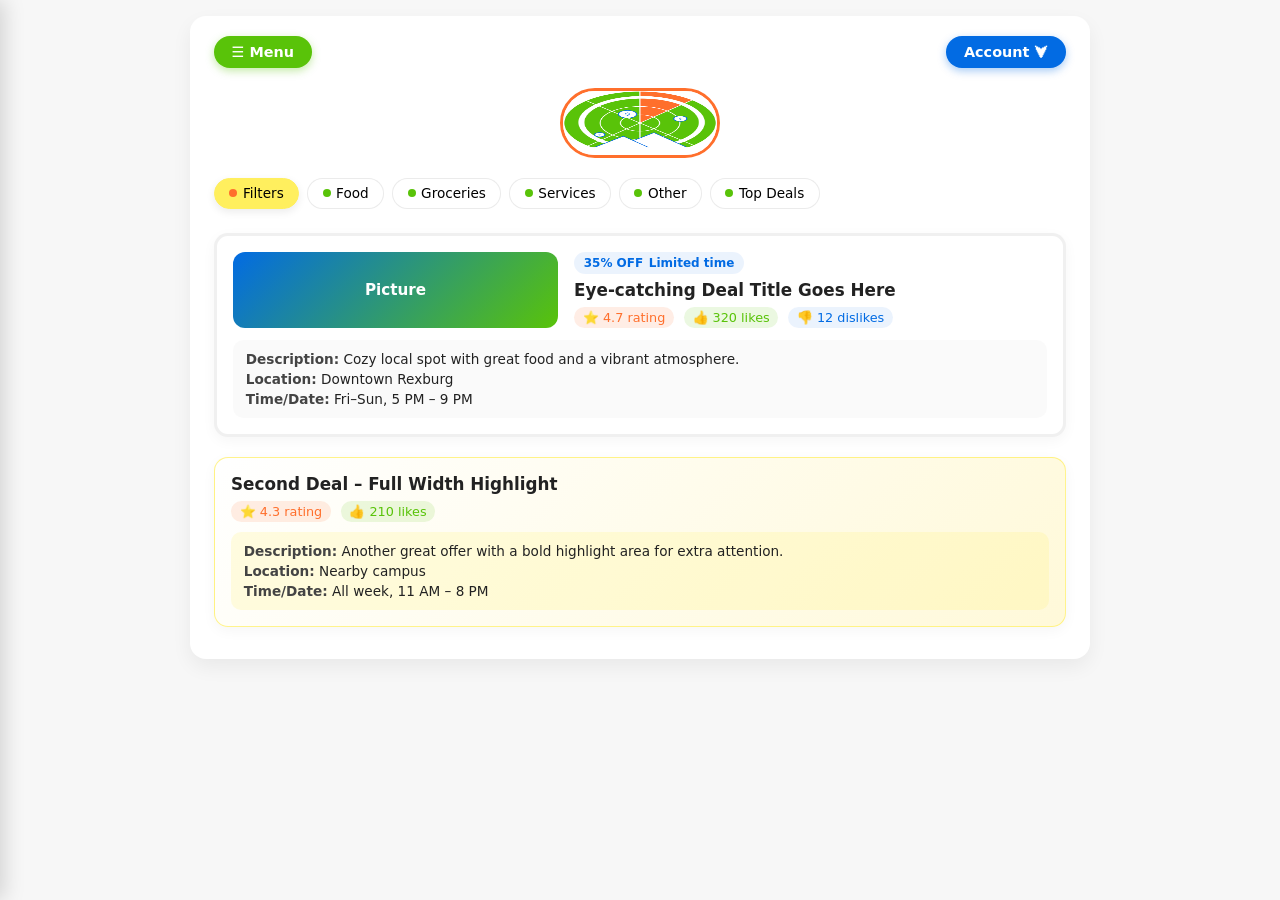
==== commit b52686fe: "Merge branch 'main' of https://github.com/GFaceAce/ricks-radar" ====
--- a/frontend/public/index.html
+++ b/frontend/public/index.html
@@ -3,13 +3,29 @@
 <head>
   <meta charset="UTF-8" />
   <title>Deals Layout</title>
-  <link rel="stylesheet" href="styles.css">
+  <link rel="stylesheet" href="css/base.css">
+  <link rel="stylesheet" href="css/components.css">
+  <link rel="stylesheet" href="css/pages.css">
+  <script defer src="front.js"></script>
 </head>
 <body>
+  <!-- Slide-out Menu -->
+<!-- Slide-out Menu -->
+<div id="menu-overlay"></div>
+
+<nav id="side-menu">
+  <h2>Menu</h2>
+  <ul>
+    <li><a href="index.html">Home</a></li>
+    <li><a href="add-deal.html">Add Deal</a></li>
+    <li><a href="account.html">Account</a></li>
+    <li><a href="login.html">Login</a></li>
+  </ul>
+</nav>
   <div class="page">
     <!-- Top bar -->
     <header class="top-bar">
-      <button class="top-btn top-btn--secondary">☰ Menu</button>
+      <button class="top-btn top-btn--secondary" id="menu-btn">☰ Menu</button>
       <button class="top-btn">Account ⮟</button>
     </header>
 
@@ -45,67 +61,74 @@
         Top Deals
       </button>
     </div>
+<!-- Deals -->
+<main class="deals">
 
-    <!-- Deals -->
-    <main class="deals">
-      <!-- First deal -->
-      <article class="deal-card">
-        <div class="deal-main">
-          <div class="deal-picture">
-            Picture
-          </div>
-          <div class="deal-info">
-            <div class="deal-tag">
-              <strong>35% OFF</strong>
-              <span>Limited time</span>
-            </div>
-            <h2 class="deal-title">Eye-catching Deal Title Goes Here</h2>
-            <div class="deal-meta">
-              <div class="badge badge--rating">⭐ 4.7 rating</div>
-              <div class="badge badge--likes">👍 320 likes</div>
-              <div class="badge badge--dislikes">👎 12 dislikes</div>
-            </div>
-          </div>
+  <!-- First Deal -->
+  <article class="deal-card">
+    <div class="deal-main">
+      <div class="deal-picture">
+        Picture
+      </div>
+
+      <div class="deal-info">
+        <div class="deal-tag">
+          <strong>35% OFF</strong>
+          <span>Limited time</span>
         </div>
-        <div class="deal-details">
-          <div>
-            <span class="label">Description:</span>
-            Cozy local spot with great food and a vibrant atmosphere.
-          </div>
-          <div>
-            <span class="label">Location:</span>
-            Downtown Rexburg
-          </div>
-          <div>
-            <span class="label">Time/Date:</span>
-            Fri–Sun, 5 PM – 9 PM
-          </div>
+
+        <h2 class="deal-title">Eye-catching Deal Title Goes Here</h2>
+
+        <div class="deal-meta">
+          <div class="badge badge--rating">⭐ 4.7 rating</div>
+          <div class="badge badge--likes">👍 320 likes</div>
+          <div class="badge badge--dislikes">👎 12 dislikes</div>
         </div>
-      </article>
+      </div>
+    </div>
 
-      <!-- Second deal -->
-      <article class="deal-card deal-card--secondary">
-        <h2 class="deal-title">Second Deal – Full Width Highlight</h2>
-        <div class="deal-meta" style="margin: 0.4rem 0 0.6rem;">
-          <div class="badge badge--rating">⭐ 4.3 rating</div>
-          <div class="badge badge--likes">👍 210 likes</div>
-        </div>
-        <div class="deal-details">
-          <div>
-            <span class="label">Description:</span>
-            Another great offer with a bold highlight area for extra attention.
-          </div>
-          <div>
-            <span class="label">Location:</span>
-            Nearby campus
-          </div>
-          <div>
-            <span class="label">Time/Date:</span>
-            All week, 11 AM – 8 PM
-          </div>
-        </div>
-      </article>
-    </main>
+    <div class="deal-details">
+      <div>
+        <span class="label">Description:</span>
+        Cozy local spot with great food and a vibrant atmosphere.
+      </div>
+      <div>
+        <span class="label">Location:</span>
+        Downtown Rexburg
+      </div>
+      <div>
+        <span class="label">Time/Date:</span>
+        Fri–Sun, 5 PM – 9 PM
+      </div>
+    </div>
+  </article>
+
+  <!-- Second Deal (Full Width) -->
+  <article class="deal-card deal-card--secondary">
+    <h2 class="deal-title">Second Deal – Full Width Highlight</h2>
+
+    <div class="deal-meta" style="margin: 0.4rem 0 0.6rem;">
+      <div class="badge badge--rating">⭐ 4.3 rating</div>
+      <div class="badge badge--likes">👍 210 likes</div>
+    </div>
+
+    <div class="deal-details">
+      <div>
+        <span class="label">Description:</span>
+        Another great offer with a bold highlight area for extra attention.
+      </div>
+      <div>
+        <span class="label">Location:</span>
+        Nearby campus
+      </div>
+      <div>
+        <span class="label">Time/Date:</span>
+        All week, 11 AM – 8 PM
+      </div>
+    </div>
+  </article>
+
+</main>
   </div>
 </body>
 </html>
--- a/frontend/public/css/base.css
+++ b/frontend/public/css/base.css
@@ -0,0 +1,32 @@
+:root {
+  --green: #59C309;
+  --yellow: #FFEF5E;
+  --orange: #FF6F2C;
+  --blue: #026BE3;
+  --bg: #f7f7f7;
+  --text: #222;
+}
+
+* {
+  box-sizing: border-box;
+  margin: 0;
+  padding: 0;
+  font-family: system-ui, -apple-system, BlinkMacSystemFont, "Segoe UI", sans-serif;
+}
+
+body {
+  background: var(--bg);
+  color: var(--text);
+  padding: 1rem;
+  display: flex;
+  justify-content: center;
+}
+
+.page {
+  width: 100%;
+  max-width: 900px;
+  background: #fff;
+  border-radius: 16px;
+  box-shadow: 0 8px 20px rgba(0, 0, 0, 0.06);
+  padding: 1.25rem 1.5rem 2rem;
+}
--- a/frontend/public/css/components.css
+++ b/frontend/public/css/components.css
@@ -0,0 +1,315 @@
+/* ------------------------------
+   COMPONENTS.CSS
+   Reusable UI elements
+------------------------------ */
+
+/* Top Bar + Buttons */
+.top-bar {
+  display: flex;
+  justify-content: space-between;
+  align-items: center;
+  margin-bottom: 1.25rem;
+}
+
+.top-btn {
+  border: none;
+  padding: 0.5rem 1.1rem;
+  border-radius: 999px;
+  font-size: 0.9rem;
+  cursor: pointer;
+  font-weight: 600;
+  color: #fff;
+  background: var(--blue);
+  display: inline-flex;
+  align-items: center;
+  gap: 0.35rem;
+  box-shadow: 0 3px 8px rgba(2, 107, 227, 0.35);
+}
+
+.top-btn--secondary {
+  background: var(--green);
+  box-shadow: 0 3px 8px rgba(89, 195, 9, 0.35);
+}
+
+/* Logo */
+.logo-wrap {
+  display: flex;
+  justify-content: center;
+  margin-bottom: 1.25rem;
+}
+
+.logo {
+  width: 160px;
+  height: 70px;
+  border-radius: 999px;
+  border: 3px solid var(--orange);
+  display: flex;
+  align-items: center;
+  justify-content: center;
+  font-weight: 800;
+  letter-spacing: 0.06em;
+  color: var(--orange);
+  background: linear-gradient(135deg, #fff 0%, #fff7e6 100%);
+}
+
+/* Filters / Pills */
+.filters {
+  display: flex;
+  flex-wrap: wrap;
+  gap: 0.5rem;
+  margin-bottom: 1.5rem;
+}
+
+.pill {
+  border-radius: 999px;
+  padding: 0.4rem 0.9rem;
+  font-size: 0.85rem;
+  border: 1px solid rgba(0, 0, 0, 0.08);
+  background: #fff;
+  display: inline-flex;
+  align-items: center;
+  gap: 0.35rem;
+  cursor: pointer;
+  transition: background 0.15s, transform 0.1s, box-shadow 0.15s;
+}
+
+.pill span.dot {
+  width: 8px;
+  height: 8px;
+  border-radius: 50%;
+  background: var(--green);
+}
+
+.pill--primary {
+  background: var(--yellow);
+  border-color: var(--yellow);
+  box-shadow: 0 3px 8px rgba(0, 0, 0, 0.08);
+}
+
+.pill--primary span.dot {
+  background: var(--orange);
+}
+
+.pill:hover {
+  transform: translateY(-1px);
+  box-shadow: 0 3px 10px rgba(0, 0, 0, 0.08);
+}
+
+/* Deal Cards */
+.deals {
+  display: flex;
+  flex-direction: column;
+  gap: 1.25rem;
+}
+
+.deal-card {
+  border-radius: 14px;
+  border: 3px solid rgba(0, 0, 0, 0.06);
+  background: #fff;
+  padding: 1rem;
+  box-shadow: 0 4px 14px rgba(0, 0, 0, 0.04);
+}
+
+.deal-main {
+  display: grid;
+  grid-template-columns: minmax(0, 1.1fr) minmax(0, 1.6fr);
+  gap: 1rem;
+  margin-bottom: 0.75rem;
+}
+
+.deal-picture {
+  border-radius: 12px;
+  background: linear-gradient(135deg, var(--blue), var(--green));
+  display: flex;
+  align-items: center;
+  justify-content: center;
+  color: #fff;
+  font-weight: 600;
+  font-size: 0.95rem;
+}
+
+.deal-info {
+  display: flex;
+  flex-direction: column;
+  gap: 0.4rem;
+}
+
+.deal-tag {
+  display: inline-flex;
+  align-items: center;
+  gap: 0.35rem;
+  padding: 0.25rem 0.6rem;
+  border-radius: 999px;
+  background: rgba(2, 107, 227, 0.08);
+  color: var(--blue);
+  font-size: 0.75rem;
+  font-weight: 600;
+  width: fit-content;
+}
+
+.deal-title {
+  font-weight: 700;
+  font-size: 1.05rem;
+}
+
+.deal-meta {
+  display: flex;
+  flex-wrap: wrap;
+  gap: 0.6rem;
+  font-size: 0.8rem;
+  color: #555;
+}
+
+.badge {
+  display: inline-flex;
+  align-items: center;
+  gap: 0.25rem;
+  padding: 0.2rem 0.55rem;
+  border-radius: 999px;
+  background: rgba(0, 0, 0, 0.04);
+}
+
+.badge--rating {
+  background: rgba(255, 111, 44, 0.12);
+  color: var(--orange);
+}
+
+.badge--likes {
+  background: rgba(89, 195, 9, 0.12);
+  color: var(--green);
+}
+
+.badge--dislikes {
+  background: rgba(2, 107, 227, 0.08);
+  color: var(--blue);
+}
+
+.deal-details {
+  border-radius: 10px;
+  background: rgba(0, 0, 0, 0.02);
+  padding: 0.7rem 0.8rem;
+  font-size: 0.85rem;
+  display: grid;
+  gap: 0.25rem;
+}
+
+.deal-details span.label {
+  font-weight: 600;
+  color: #444;
+}
+
+/* Secondary Deal Card */
+.deal-card--secondary {
+  background: linear-gradient(135deg, #fff, #fff9d9);
+  border: 1px solid rgba(255, 239, 94, 0.7);
+}
+
+.deal-card--secondary .deal-details {
+  background: rgba(255, 239, 94, 0.18);
+}
+
+/* Slide-out Menu */
+#side-menu {
+  position: fixed;
+  top: 0;
+  left: -260px;
+  width: 260px;
+  height: 100vh;
+  background: #fff;
+  box-shadow: 4px 0 20px rgba(0,0,0,0.15);
+  padding: 1.5rem;
+  transition: left 0.25s ease;
+  z-index: 2000;
+}
+
+#side-menu h2 {
+  margin-bottom: 1rem;
+  font-size: 1.3rem;
+  font-weight: 700;
+}
+
+#side-menu ul {
+  list-style: none;
+  display: flex;
+  flex-direction: column;
+  gap: 1rem;
+}
+
+#side-menu a {
+  text-decoration: none;
+  color: var(--blue);
+  font-size: 1rem;
+  font-weight: 600;
+}
+
+/* Overlay */
+#menu-overlay {
+  position: fixed;
+  inset: 0;
+  background: rgba(0,0,0,0.4);
+  opacity: 0;
+  pointer-events: none;
+  transition: opacity 0.25s ease;
+  z-index: 1500;
+}
+
+#side-menu.active { left: 0; }
+#menu-overlay.active { opacity: 1; pointer-events: auto; }
+
+/* Profile Components */
+.profile-header {
+  text-align: center;
+  padding: 2.5rem 1rem;
+  background: linear-gradient(135deg, var(--blue), var(--green));
+  color: #fff;
+  border-radius: 16px;
+  margin-bottom: 1.5rem;
+}
+
+.profile-avatar {
+  width: 120px;
+  height: 120px;
+  border-radius: 50%;
+  border: 4px solid #fff;
+  margin-bottom: 1rem;
+}
+
+.profile-name {
+  font-size: 1.7rem;
+  font-weight: 700;
+  margin-top: 0.5rem;
+}
+
+.profile-bio {
+  font-size: 0.95rem;
+  margin-top: 0.4rem;
+  opacity: 0.9;
+  max-width: 320px;
+  margin-left: auto;
+  margin-right: auto;
+}
+
+.profile-stats {
+  display: flex;
+  justify-content: center;
+  gap: 2.5rem;
+  margin-top: 1.5rem;
+}
+
+.profile-stats strong {
+  display: block;
+  font-size: 1.4rem;
+  font-weight: 700;
+}
+
+.profile-stats span {
+  font-size: 0.85rem;
+  opacity: 0.9;
+}
+
+/* Mobile */
+@media (max-width: 640px) {
+  .deal-main {
+    grid-template-columns: 1fr;
+  }
+}
--- a/frontend/public/css/pages.css
+++ b/frontend/public/css/pages.css
@@ -0,0 +1,81 @@
+/* ------------------------------
+   PAGES.CSS
+   Page-specific styling
+------------------------------ */
+
+/* Auth Pages */
+.auth-body {
+  background: var(--bg);
+  display: flex;
+  justify-content: center;
+  align-items: center;
+  height: 100vh;
+}
+
+.auth-card {
+  width: 100%;
+  max-width: 380px;
+  background: #fff;
+  padding: 2rem;
+  border-radius: 16px;
+  box-shadow: 0 8px 20px rgba(0,0,0,0.08);
+}
+
+.auth-title {
+  text-align: center;
+  margin-bottom: 1.5rem;
+  font-weight: 700;
+}
+
+.auth-form {
+  display: flex;
+  flex-direction: column;
+  gap: 0.75rem;
+}
+
+.auth-form label {
+  font-size: 0.9rem;
+  font-weight: 600;
+}
+
+.auth-form input,
+.auth-form textarea {
+  padding: 0.6rem 0.8rem;
+  border-radius: 10px;
+  border: 1px solid #ccc;
+  font-size: 1rem;
+}
+
+.auth-btn {
+  margin-top: 1rem;
+  padding: 0.7rem;
+  border: none;
+  border-radius: 12px;
+  background: var(--blue);
+  color: #fff;
+  font-size: 1rem;
+  font-weight: 600;
+  cursor: pointer;
+}
+
+.auth-btn:hover {
+  background: #015ac0;
+}
+
+.auth-footer {
+  text-align: center;
+  margin-top: 1rem;
+  font-size: 0.9rem;
+}
+
+.auth-footer a {
+  color: var(--blue);
+  font-weight: 600;
+}
+
+/* Account Page */
+.section-title {
+  font-size: 1.3rem;
+  font-weight: 700;
+  margin: 1.5rem 0 1rem;
+}
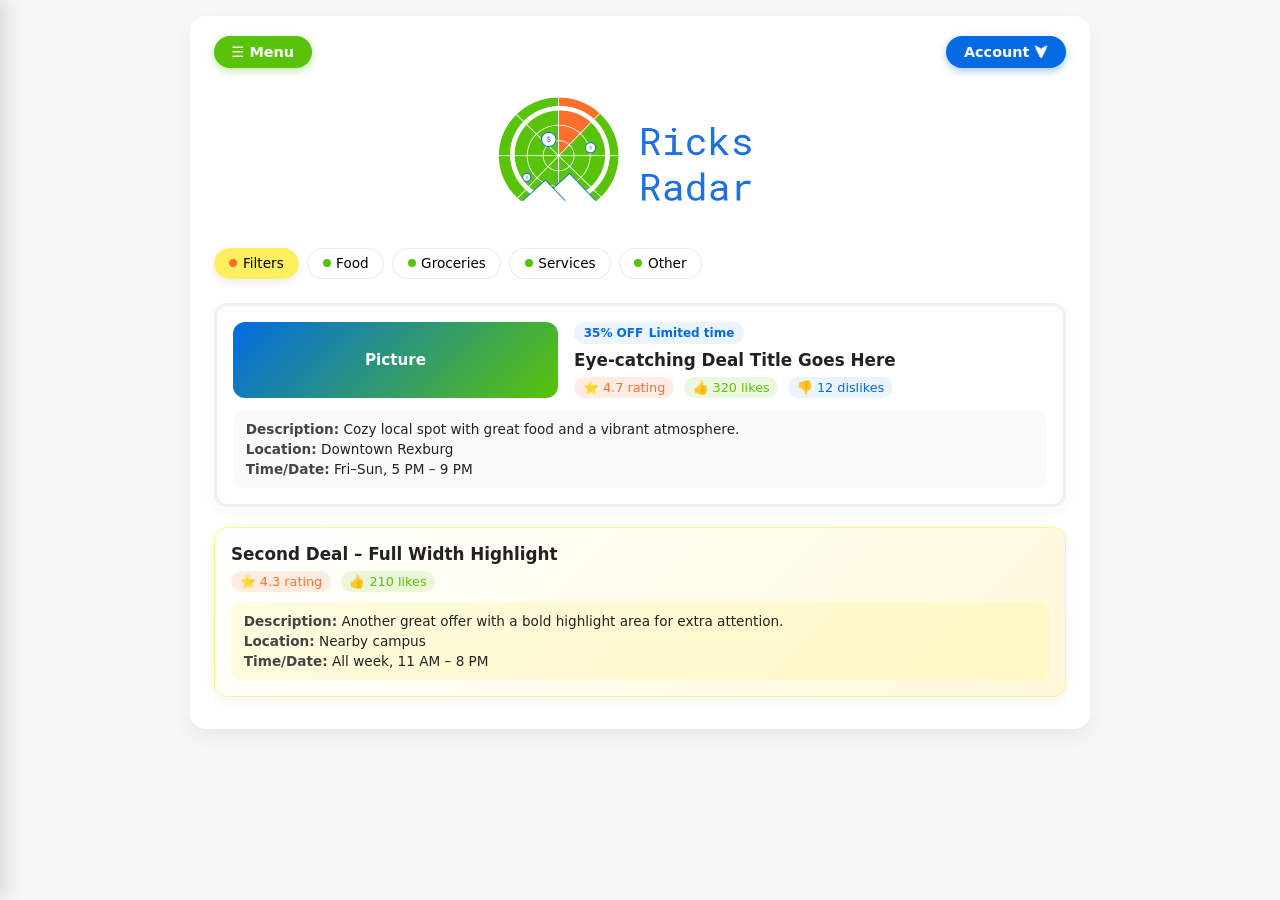
==== commit be2e7de2: "Logo adjustment" ====
--- a/frontend/public/index.html
+++ b/frontend/public/index.html
@@ -31,7 +31,7 @@
 
     <!-- Logo -->
     <div class="logo-wrap">
-      <img class="logo" src="../public/images/ricks_radar_logo.png" alt="Rick's Radar Logo" width="100" height="100">
+      <img class="logo" src="../public/images/Horiz-Logo.png" alt="Rick's Radar Logo" width="100" height="100">
     </div>
 
     <!-- Filters -->
@@ -55,10 +55,6 @@
       <button class="pill">
         <span class="dot"></span>
         Other
-      </button>
-      <button class="pill">
-        <span class="dot"></span>
-        Top Deals
       </button>
     </div>
 <!-- Deals -->
--- a/frontend/public/css/components.css
+++ b/frontend/public/css/components.css
@@ -39,16 +39,14 @@
 }
 
 .logo {
-  width: 160px;
-  height: 70px;
-  border-radius: 999px;
-  border: 3px solid var(--orange);
+  width: 320px;
+  height: 140px;
+  border-radius: 999px;
   display: flex;
   align-items: center;
   justify-content: center;
   font-weight: 800;
   letter-spacing: 0.06em;
-  color: var(--orange);
   background: linear-gradient(135deg, #fff 0%, #fff7e6 100%);
 }
 
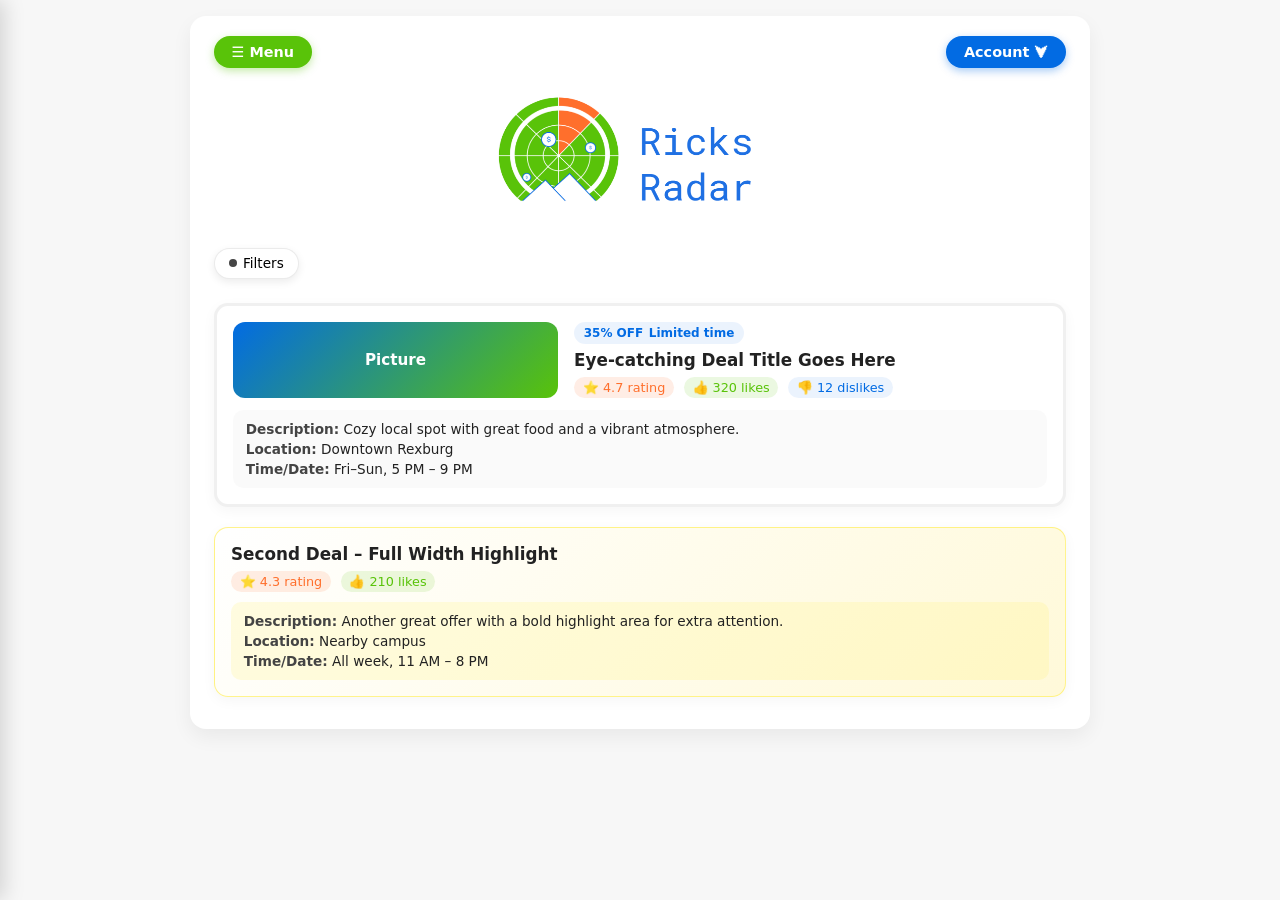
==== commit 277d1d08: "Filters" ====
--- a/frontend/public/index.html
+++ b/frontend/public/index.html
@@ -40,19 +40,19 @@
         <span class="dot"></span>
         Filters
       </button>
-      <button class="pill">
+      <button class="pill food">
         <span class="dot"></span>
         Food
       </button>
-      <button class="pill">
+      <button class="pill groceries">
         <span class="dot"></span>
         Groceries
       </button>
-      <button class="pill">
+      <button class="pill services">
         <span class="dot"></span>
         Services
       </button>
-      <button class="pill">
+      <button class="pill other">
         <span class="dot"></span>
         Other
       </button>
@@ -123,7 +123,55 @@
       </div>
     </div>
   </article>
+  <script>
+    const filtersContainer = document.querySelector('.filters');
+    const mainButton = filtersContainer.querySelector('.pill--primary');
+    const filterButtons = filtersContainer.querySelectorAll('button:not(.pill--primary)');
 
+    // Toggle visibility of filter buttons
+    mainButton.addEventListener('click', () => {
+      filtersContainer.classList.toggle('show-filters');
+    });
+
+    // Track active filters
+    const activeFilters = new Set();
+
+    filterButtons.forEach(button => {
+      button.addEventListener('click', () => {
+        const filterClass = [...button.classList].find(cls => 
+          cls !== 'pill'
+        );
+
+        // Toggle active state
+        if (activeFilters.has(filterClass)) {
+          activeFilters.delete(filterClass);
+          button.classList.remove('active');
+        } else {
+          activeFilters.add(filterClass);
+          button.classList.add('active');
+        }
+
+        applyFilters();
+      });
+    });
+
+    function applyFilters() {
+      const cards = document.querySelectorAll('.card'); // assumed class
+
+      cards.forEach(card => {
+        if (activeFilters.size === 0) {
+          card.style.display = '';
+          return;
+        }
+
+        const hasMatch = [...activeFilters].some(filter => 
+          card.querySelector(`.${filter}`)
+        );
+
+        card.style.display = hasMatch ? '' : 'none';
+      });
+    }
+  </script>
 </main>
   </div>
 </body>
--- a/frontend/public/css/base.css
+++ b/frontend/public/css/base.css
@@ -5,6 +5,7 @@
   --blue: #026BE3;
   --bg: #f7f7f7;
   --text: #222;
+  --grey:#454545;
 }
 
 * {
--- a/frontend/public/css/components.css
+++ b/frontend/public/css/components.css
@@ -71,21 +71,48 @@
   transition: background 0.15s, transform 0.1s, box-shadow 0.15s;
 }
 
-.pill span.dot {
+/* Hide filter buttons initially (except main Filters button) */
+.filters button:not(.pill--primary) {
+  display: none;
+}
+
+/* When filters are expanded */
+.filters.show-filters button:not(.pill--primary) {
+  display: inline-flex;
+}
+
+/* Active filter state (slightly darker, keeps dot unchanged) */
+.pill.active {
+  filter: brightness(0.9);
+}
+
+.pill span.dot{
   width: 8px;
   height: 8px;
   border-radius: 50%;
+}
+.food span.dot {
   background: var(--green);
 }
 
+.groceries span.dot {
+  background: var(--blue);
+}
+
+.services span.dot {
+  background: var(--orange);
+}
+
+.other span.dot {
+  background: var(--grey);
+}
+
 .pill--primary {
-  background: var(--yellow);
-  border-color: var(--yellow);
   box-shadow: 0 3px 8px rgba(0, 0, 0, 0.08);
 }
 
 .pill--primary span.dot {
-  background: var(--orange);
+  background: var(--grey);
 }
 
 .pill:hover {
@@ -310,4 +337,6 @@
   .deal-main {
     grid-template-columns: 1fr;
   }
-}+}
+
+
